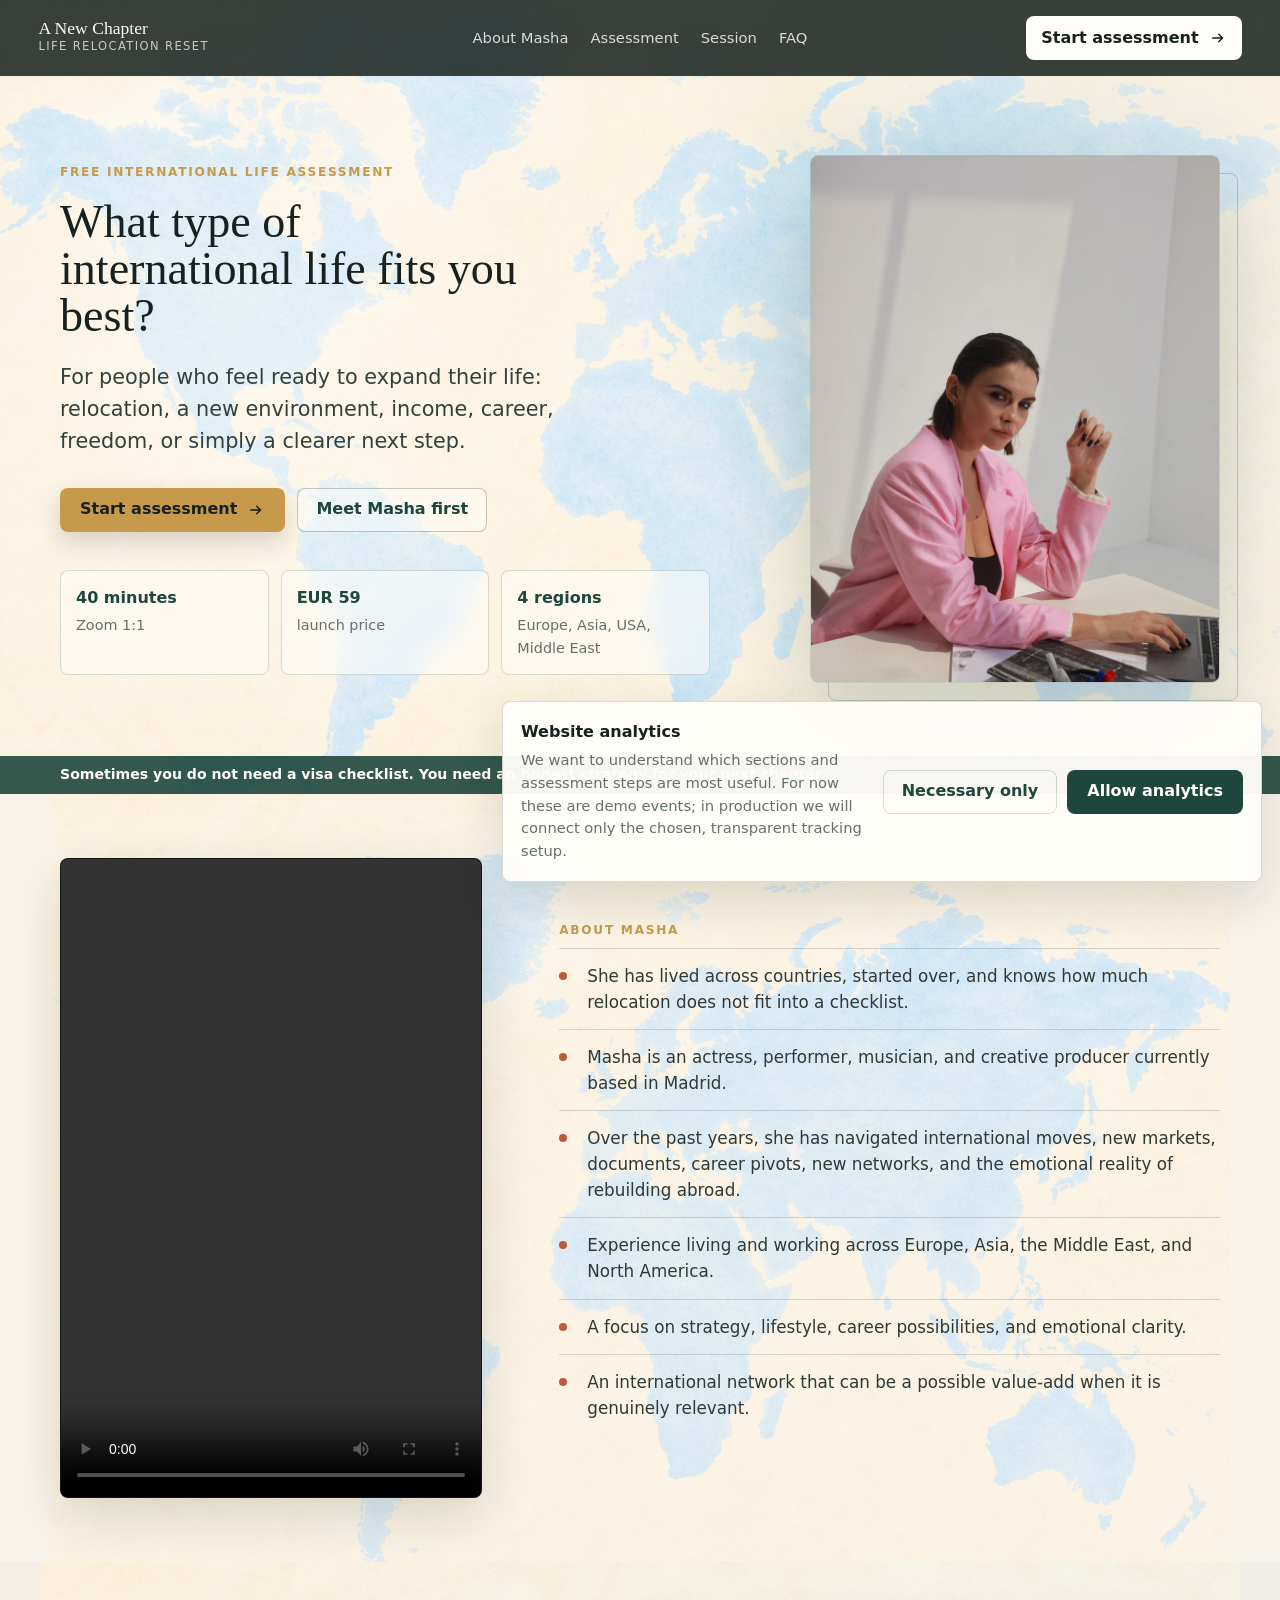
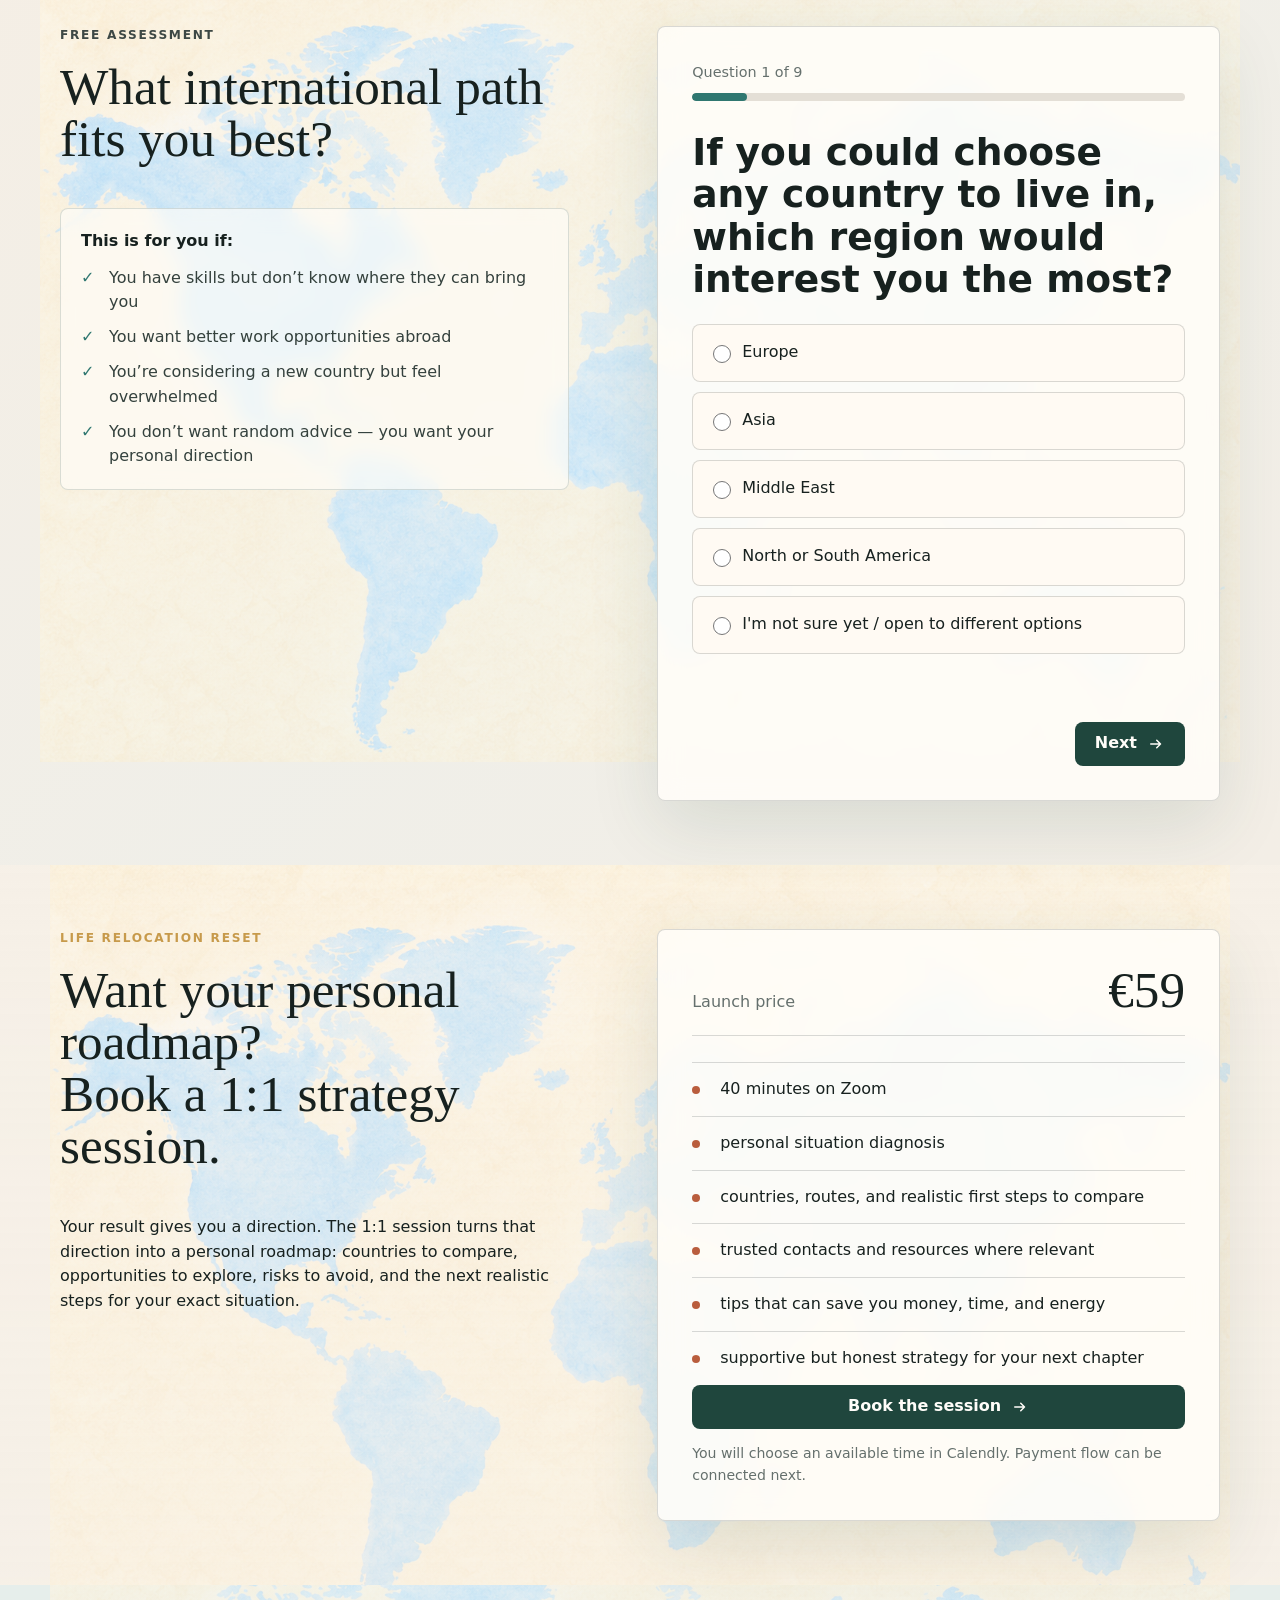
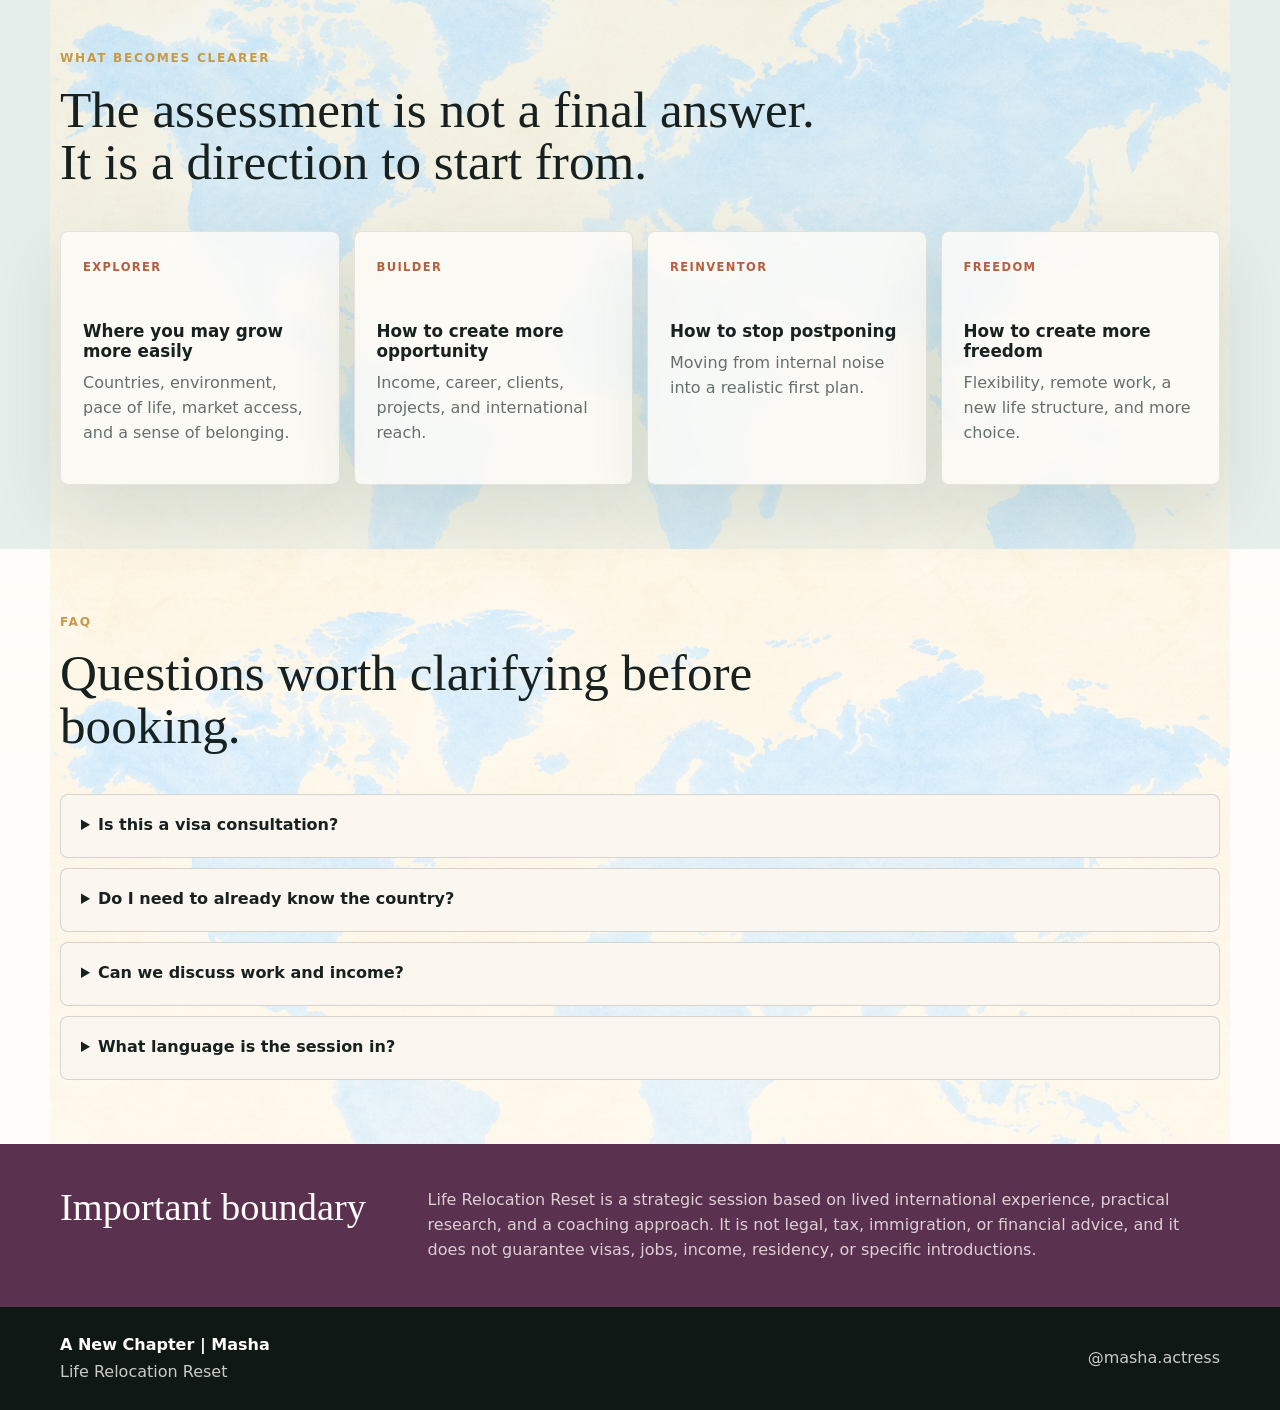
==== 04-website/site/en/index.html @ af7df062 "Add English site version" ====
<!doctype html>
<html lang="en">
  <head>
    <meta charset="utf-8">
    <meta name="viewport" content="width=device-width, initial-scale=1">
    <title>Life Relocation Reset | A New Chapter With Masha</title>
    <meta
      name="description"
      content="A strategic 1:1 session for people considering relocation, international opportunities, and a more aligned next chapter."
    >
    <link rel="icon" href="../assets/favicon.svg" type="image/svg+xml">
    <link rel="stylesheet" href="../assets/css/styles.css">
  </head>
  <body>
    <header class="site-header" data-track-section="header">
      <a class="brand-mark" href="#quiz-start" aria-label="Life Relocation Reset">
        <span class="brand-mark__title">A New Chapter</span>
        <span class="brand-mark__sub">Life Relocation Reset</span>
      </a>
      <nav class="main-nav" aria-label="Main navigation">
        <a href="#about">About Masha</a>
        <a href="#quiz">Assessment</a>
        <a href="#session">Session</a>
        <a href="#faq">FAQ</a>
      </nav>
      <a class="icon-button" href="#quiz-start" data-event="header_cta">
        <span>Start assessment</span>
        <svg aria-hidden="true" viewBox="0 0 24 24">
          <path d="M5 12h13m-5-5 5 5-5 5" />
        </svg>
      </a>
    </header>

    <main id="top">
      <section class="hero" data-track-section="hero">
        <div class="hero__shade"></div>
        <div class="hero__inner">
          <div class="hero__content">
            <p class="eyebrow">Free international life assessment</p>
            <h1>What type of international life fits you best?</h1>
            <p class="hero__lead">
              For people who feel ready to expand their life: relocation, a new environment,
              income, career, freedom, or simply a clearer next step.
            </p>
            <div class="hero__actions">
              <a class="primary-button" href="#quiz-start" data-event="hero_quiz_click">
                <span>Start assessment</span>
                <svg aria-hidden="true" viewBox="0 0 24 24">
                  <path d="M5 12h13m-5-5 5 5-5 5" />
                </svg>
              </a>
              <a class="secondary-button" href="#about" data-event="hero_about_click">Meet Masha first</a>
            </div>
            <dl class="hero__proof" aria-label="Session format summary">
              <div>
                <dt>40 minutes</dt>
                <dd>Zoom 1:1</dd>
              </div>
              <div>
                <dt>EUR 59</dt>
                <dd>launch price</dd>
              </div>
              <div>
                <dt>4 regions</dt>
                <dd>Europe, Asia, USA, Middle East</dd>
              </div>
            </dl>
          </div>
          <figure class="hero__portrait">
            <img src="../assets/images/hero-masha.webp" alt="Masha working at a desk">
          </figure>
        </div>
      </section>

      <section class="intro-band" aria-label="Core idea">
        <div class="section-inner intro-band__content">
          <h2>Sometimes you do not need a visa checklist. You need an honest strategy for your next chapter.</h2>
        </div>
      </section>

      <section id="about" class="about section-block" data-track-section="about">
        <div class="section-inner about-layout">
          <div class="about-media">
            <figure class="about-video">
              <video controls preload="metadata" playsinline>
                <source src="../assets/video/about-masha.mp4" type="video/mp4">
                Your browser does not support this video.
              </video>
            </figure>
          </div>
          <div class="about__body">
            <p class="section-kicker">about Masha</p>
            <ul class="signal-list">
              <li>She has lived across countries, started over, and knows how much relocation does not fit into a checklist.</li>
              <li>Masha is an actress, performer, musician, and creative producer currently based in Madrid.</li>
              <li>Over the past years, she has navigated international moves, new markets, documents, career pivots, new networks, and the emotional reality of rebuilding abroad.</li>
              <li>Experience living and working across Europe, Asia, the Middle East, and North America.</li>
              <li>A focus on strategy, lifestyle, career possibilities, and emotional clarity.</li>
              <li>An international network that can be a possible value-add when it is genuinely relevant.</li>
            </ul>
          </div>
        </div>
      </section>

      <section id="quiz" class="quiz-section section-block" data-track-section="quiz">
        <div class="section-inner quiz-layout">
          <aside class="quiz-copy">
            <p class="section-kicker">free assessment</p>
            <h2>What international path fits you best?</h2>
            <div class="fit-list" aria-label="Who this assessment is for">
              <p>This is for you if:</p>
              <ul>
                <li>You have skills but don&rsquo;t know where they can bring you</li>
                <li>You want better work opportunities abroad</li>
                <li>You&rsquo;re considering a new country but feel overwhelmed</li>
                <li>You don&rsquo;t want random advice &mdash; you want your personal direction</li>
              </ul>
            </div>
          </aside>

          <div id="quiz-start" class="quiz-panel" aria-live="polite">
            <div class="quiz-progress">
              <span id="quizStepLabel">Question 1 of 9</span>
              <div class="progress-track" aria-hidden="true">
                <span id="quizProgressBar"></span>
              </div>
            </div>

            <form id="relocationQuiz" novalidate>
              <div id="quizStage"></div>
              <div class="quiz-actions">
                <button class="text-button" type="button" id="prevQuestion">Back</button>
                <button class="primary-button primary-button--dark" type="button" id="nextQuestion">
                  <span>Next</span>
                  <svg aria-hidden="true" viewBox="0 0 24 24">
                    <path d="M5 12h13m-5-5 5 5-5 5" />
                  </svg>
                </button>
              </div>
            </form>
          </div>
        </div>
      </section>

      <section id="session" class="session-section section-block" data-track-section="session">
        <div class="section-inner session-layout">
          <div>
            <p class="section-kicker">Life Relocation Reset</p>
            <h2>Want your personal roadmap?<br>Book a 1:1 strategy session.</h2>
            <p>
              Your result gives you a direction. The 1:1 session turns that direction into
              a personal roadmap: countries to compare, opportunities to explore, risks to avoid,
              and the next realistic steps for your exact situation.
            </p>
          </div>
          <div class="session-panel">
            <div class="price-row">
              <span>Launch price</span>
              <strong>€59</strong>
            </div>
            <ul class="session-list">
              <li>40 minutes on Zoom</li>
              <li>personal situation diagnosis</li>
              <li>countries, routes, and realistic first steps to compare</li>
              <li>trusted contacts and resources where relevant</li>
              <li>tips that can save you money, time, and energy</li>
              <li>supportive but honest strategy for your next chapter</li>
            </ul>
            <a
              class="primary-button primary-button--full"
              href="https://calendly.com/masha98-projects/30min?utm_source=ig&utm_medium=social&utm_content=link_in_bio&fbclid=PAZnRzaAS15MNleHRuA2FlbQIxMQBzcnRjBmFwcF9pZA8xMjQwMjQ1NzQyODc0MTQAAadG59RKdH_R_DqHpcR2HPF7r8KutiOe9lAtNAxC4Ox7LUBy1JqLaAp08hULcw_aem_LAvLGpvcZfNCh_g_yBskIg&utm_id=97760_v0_s00_e0_tv3&month=2026-07"
              target="_blank"
              rel="noreferrer"
              data-event="booking_calendly_click"
            >
              <span>Book the session</span>
              <svg aria-hidden="true" viewBox="0 0 24 24">
                <path d="M5 12h13m-5-5 5 5-5 5" />
              </svg>
            </a>
            <p class="microcopy">
              You will choose an available time in Calendly. Payment flow can be connected next.
            </p>
          </div>
        </div>
      </section>

      <section class="pathways section-block" aria-label="What the assessment can clarify">
        <div class="section-inner">
          <div class="section-heading">
            <p class="section-kicker">what becomes clearer</p>
            <h2>The assessment is not a final answer. It is a direction to start from.</h2>
          </div>
          <div class="pathway-grid">
            <article class="path-card">
              <span class="path-card__tag">Explorer</span>
              <h3>Where you may grow more easily</h3>
              <p>Countries, environment, pace of life, market access, and a sense of belonging.</p>
            </article>
            <article class="path-card">
              <span class="path-card__tag">Builder</span>
              <h3>How to create more opportunity</h3>
              <p>Income, career, clients, projects, and international reach.</p>
            </article>
            <article class="path-card">
              <span class="path-card__tag">Reinventor</span>
              <h3>How to stop postponing</h3>
              <p>Moving from internal noise into a realistic first plan.</p>
            </article>
            <article class="path-card">
              <span class="path-card__tag">Freedom</span>
              <h3>How to create more freedom</h3>
              <p>Flexibility, remote work, a new life structure, and more choice.</p>
            </article>
          </div>
        </div>
      </section>

      <section id="faq" class="faq section-block" data-track-section="faq">
        <div class="section-inner">
          <div class="section-heading">
            <p class="section-kicker">FAQ</p>
            <h2>Questions worth clarifying before booking.</h2>
          </div>
          <div class="faq-list">
            <details>
              <summary>Is this a visa consultation?</summary>
              <p>
                No. This is a strategic coaching session and personal direction diagnosis.
                It does not replace a lawyer, tax adviser, immigration specialist,
                or financial professional. Where relevant, Masha can help you identify
                trusted specialists and contacts who can support those specific questions.
              </p>
            </details>
            <details>
              <summary>Do I need to already know the country?</summary>
              <p>
                No. Often the session is useful precisely because you need to understand
                what matters most: country, market, income, environment, freedom,
                relationships, career, or a new life structure.
              </p>
            </details>
            <details>
              <summary>Can we discuss work and income?</summary>
              <p>
                Yes, at a strategic level: which markets, work formats, skills, networks,
                and first steps may fit your situation.
              </p>
            </details>
            <details>
              <summary>What language is the session in?</summary>
              <p>
                English and Russian.
              </p>
            </details>
          </div>
        </div>
      </section>

      <section class="legal-band" data-track-section="legal">
        <div class="section-inner legal-band__content">
          <h2>Important boundary</h2>
          <p>
            Life Relocation Reset is a strategic session based on lived international
            experience, practical research, and a coaching approach. It is not legal,
            tax, immigration, or financial advice, and it does not guarantee visas,
            jobs, income, residency, or specific introductions.
          </p>
        </div>
      </section>
    </main>

    <footer class="site-footer">
      <div class="section-inner footer-grid">
        <div>
          <strong>A New Chapter | Masha</strong>
          <p>Life Relocation Reset</p>
        </div>
        <a href="https://www.instagram.com/masha.actress" target="_blank" rel="noreferrer" data-event="footer_instagram_click">
          @masha.actress
        </a>
      </div>
    </footer>

    <div class="consent-banner" id="consentBanner" hidden>
      <div>
        <strong>Website analytics</strong>
        <p>
          We want to understand which sections and assessment steps are most useful.
          For now these are demo events; in production we will connect only the chosen,
          transparent tracking setup.
        </p>
      </div>
      <div class="consent-actions">
        <button class="secondary-button secondary-button--plain" type="button" id="declineAnalytics">
          Necessary only
        </button>
        <button class="primary-button primary-button--dark" type="button" id="acceptAnalytics">
          Allow analytics
        </button>
      </div>
    </div>

    <script src="assets/js/quiz-data.js"></script>
    <script src="assets/js/app.js"></script>
  </body>
</html>
---- 04-website/site/assets/css/styles.css ----
:root {
  --ink: #17211f;
  --deep-green: #1f463d;
  --teal: #2f7770;
  --plum: #5a314f;
  --clay: #b95d3d;
  --gold: #c79a4b;
  --paper: #f6f0e7;
  --map-paper: #f8f3eb;
  --mist: #e6eeeb;
  --white: #fffdf9;
  --muted: #65706d;
  --border: rgba(23, 33, 31, 0.16);
  --shadow: 0 18px 50px rgba(23, 33, 31, 0.14);
  --soft-shadow: 0 24px 70px rgba(31, 70, 61, 0.12);
  --radius: 8px;
  --max: 1160px;
}

* {
  box-sizing: border-box;
}

html {
  scroll-behavior: smooth;
}

body {
  margin: 0;
  background:
    linear-gradient(rgba(246, 240, 231, 0.42), rgba(246, 240, 231, 0.58)),
    url("../images/world-map-canva-blue.png") top center / min(960px, 150vw) auto repeat-y,
    var(--paper);
  color: var(--ink);
  font-family: Inter, ui-sans-serif, system-ui, -apple-system, BlinkMacSystemFont, "Segoe UI", sans-serif;
  line-height: 1.55;
}

body.quiz-open {
  background:
    linear-gradient(rgba(246, 240, 231, 0.42), rgba(246, 240, 231, 0.58)),
    url("../images/world-map-canva-blue.png") top center / min(960px, 150vw) auto repeat-y,
    var(--paper);
}

a {
  color: inherit;
  text-decoration: none;
}

button,
input {
  font: inherit;
}

svg {
  width: 18px;
  height: 18px;
  fill: none;
  stroke: currentColor;
  stroke-linecap: round;
  stroke-linejoin: round;
  stroke-width: 2;
}

.site-header {
  position: fixed;
  inset: 0 0 auto;
  z-index: 20;
  display: grid;
  grid-template-columns: minmax(190px, 1fr) auto minmax(150px, 1fr);
  align-items: center;
  gap: 22px;
  padding: 16px clamp(18px, 3vw, 42px);
  color: var(--white);
  background: rgba(18, 27, 25, 0.83);
  backdrop-filter: blur(14px);
}

section[id] {
  scroll-margin-top: 82px;
}

#quiz-start {
  scroll-margin-top: 92px;
}

.brand-mark {
  display: inline-flex;
  flex-direction: column;
  width: max-content;
}

.brand-mark__title {
  font-family: Georgia, "Times New Roman", serif;
  font-size: 1.1rem;
  line-height: 1;
}

.brand-mark__sub {
  color: rgba(255, 253, 249, 0.72);
  font-size: 0.72rem;
  letter-spacing: 0.12em;
  text-transform: uppercase;
}

.main-nav {
  display: flex;
  align-items: center;
  gap: 22px;
  color: rgba(255, 253, 249, 0.82);
  font-size: 0.92rem;
}

.main-nav a:hover,
.site-footer a:hover {
  color: var(--gold);
}

.icon-button,
.primary-button,
.secondary-button,
.text-button {
  min-height: 44px;
  border: 0;
  cursor: pointer;
  display: inline-flex;
  align-items: center;
  justify-content: center;
  gap: 10px;
  border-radius: var(--radius);
  font-weight: 700;
  white-space: nowrap;
}

.icon-button {
  justify-self: end;
  padding: 0 15px;
  color: var(--ink);
  background: var(--white);
}

.primary-button {
  padding: 0 20px;
  color: var(--ink);
  background: var(--gold);
  box-shadow: 0 10px 26px rgba(0, 0, 0, 0.15);
}

.primary-button:hover,
.icon-button:hover {
  transform: translateY(-1px);
}

.primary-button--dark {
  color: var(--white);
  background: var(--deep-green);
  box-shadow: none;
}

.primary-button--full {
  width: 100%;
  color: var(--white);
  background: var(--deep-green);
  box-shadow: none;
}

.secondary-button {
  min-width: 148px;
  padding: 0 18px;
  color: var(--white);
  background: rgba(255, 253, 249, 0.14);
  border: 1px solid rgba(255, 253, 249, 0.35);
}

.secondary-button--plain {
  color: var(--deep-green);
  background: transparent;
  border: 1px solid var(--border);
}

.hero .secondary-button {
  color: var(--deep-green);
  background: rgba(255, 253, 249, 0.42);
  border-color: rgba(31, 70, 61, 0.28);
}

.text-button {
  min-width: 96px;
  color: var(--muted);
  background: transparent;
}

.hero {
  position: relative;
  min-height: 84vh;
  display: flex;
  align-items: center;
  overflow: hidden;
  color: var(--ink);
  background:
    linear-gradient(90deg, rgba(248, 243, 235, 0.38) 0%, rgba(248, 243, 235, 0.24) 48%, rgba(248, 243, 235, 0.5) 100%),
    url("../images/world-map-canva-blue.png") center / min(1320px, 128vw) auto no-repeat,
    #f6f0e7;
  background-blend-mode: normal, normal, normal;
}

.hero__shade {
  position: absolute;
  inset: 0;
  background:
    radial-gradient(circle at 22% 48%, rgba(255, 253, 249, 0.44), transparent 38%),
    radial-gradient(circle at 78% 38%, rgba(47, 119, 112, 0.08), transparent 34%);
  pointer-events: none;
}

.hero__inner {
  position: relative;
  display: grid;
  grid-template-columns: minmax(0, 1fr) minmax(320px, 0.62fr);
  gap: clamp(34px, 6vw, 76px);
  align-items: center;
  width: min(var(--max), calc(100% - 72px));
  margin: 0 auto;
  padding-top: 82px;
}

.hero__content {
  position: relative;
  width: 100%;
}

.hero__portrait {
  position: relative;
  justify-self: end;
  width: min(410px, 100%);
  margin: 0;
}

.hero__portrait::before {
  content: "";
  position: absolute;
  inset: 18px -18px -18px 18px;
  border: 1px solid rgba(31, 70, 61, 0.22);
  border-radius: var(--radius);
}

.hero__portrait img {
  position: relative;
  display: block;
  width: 100%;
  aspect-ratio: 4 / 5.15;
  object-fit: cover;
  object-position: center top;
  border: 1px solid rgba(31, 70, 61, 0.22);
  border-radius: var(--radius);
  box-shadow: 0 30px 90px rgba(31, 70, 61, 0.23);
}

.eyebrow,
.section-kicker {
  margin: 0 0 16px;
  color: var(--gold);
  font-size: 0.76rem;
  font-weight: 800;
  letter-spacing: 0.14em;
  text-transform: uppercase;
}

h1,
h2,
h3,
p {
  margin-top: 0;
}

h1,
h2 {
  font-family: Georgia, "Times New Roman", serif;
  font-weight: 500;
  line-height: 1.02;
}

h1 {
  max-width: 21ch;
  margin-bottom: 22px;
  font-size: clamp(2.55rem, 3.6vw, 3.65rem);
}

h2 {
  font-size: clamp(2rem, 4vw, 4rem);
}

h3 {
  margin-bottom: 10px;
  font-size: 1.05rem;
  line-height: 1.2;
}

.hero__lead {
  max-width: 590px;
  color: #33403c;
  font-size: clamp(1.05rem, 2vw, 1.3rem);
}

.hero__actions {
  display: flex;
  flex-wrap: wrap;
  gap: 12px;
  margin: 30px 0 38px;
}

.hero__proof {
  display: grid;
  grid-template-columns: repeat(3, minmax(0, 1fr));
  gap: 12px;
  width: min(650px, 100%);
  margin: 0;
}

.hero__proof div {
  min-height: 88px;
  padding: 15px;
  border: 1px solid rgba(31, 70, 61, 0.17);
  border-radius: var(--radius);
  background: rgba(255, 253, 249, 0.52);
  backdrop-filter: blur(12px);
}

.hero__proof dt {
  color: var(--deep-green);
  font-weight: 800;
}

.hero__proof dd {
  margin: 4px 0 0;
  color: var(--muted);
  font-size: 0.9rem;
}

.section-inner {
  width: min(var(--max), calc(100% - 36px));
  margin: 0 auto;
}

.section-block {
  padding: clamp(36px, 5vw, 64px) 0;
}

.intro-band {
  padding: 2px 0;
  background:
    linear-gradient(rgba(31, 70, 61, 0.9), rgba(31, 70, 61, 0.9)),
    url("../images/world-map-canva-blue.png") center / cover;
  color: var(--white);
}

.intro-band__content {
  display: flex;
  align-items: center;
  min-height: 34px;
}

.intro-band h2 {
  margin-bottom: 0;
  max-width: none;
  font-family: Inter, ui-sans-serif, system-ui, -apple-system, BlinkMacSystemFont, "Segoe UI", sans-serif;
  font-size: clamp(0.88rem, 1.08vw, 1rem);
  font-weight: 700;
  line-height: 1.22;
}

.two-column,
.session-layout,
.quiz-layout {
  display: grid;
  grid-template-columns: minmax(0, 0.95fr) minmax(0, 1.05fr);
  gap: clamp(36px, 7vw, 88px);
  align-items: start;
}

.about {
  background:
    linear-gradient(rgba(248, 243, 235, 0.34), rgba(248, 243, 235, 0.5)),
    url("../images/world-map-canva-blue.png") center top / min(1180px, 146vw) auto no-repeat,
    var(--map-paper);
  background-blend-mode: normal, normal, normal;
}

.about-layout {
  display: grid;
  grid-template-columns: minmax(260px, 0.78fr) minmax(0, 1.22fr);
  gap: clamp(34px, 6vw, 80px);
  align-items: center;
}

.about-media {
  width: min(430px, 100%);
}

.about-video {
  margin: 0;
}

.about-video video {
  display: block;
  width: 100%;
  max-height: 640px;
  aspect-ratio: 9 / 16;
  object-fit: cover;
  object-position: center top;
  border: 1px solid rgba(23, 33, 31, 0.28);
  border-radius: var(--radius);
  background: #101816;
  box-shadow: var(--shadow);
}

.about__body {
  color: #2f3936;
  font-size: 1.05rem;
}

.about__body .section-kicker {
  margin-bottom: 8px;
}

.about__body .signal-list {
  margin-top: 0;
}

.signal-list,
.session-list {
  margin: 26px 0 0;
  padding: 0;
  list-style: none;
}

.signal-list li,
.session-list li {
  position: relative;
  padding: 14px 0 14px 28px;
  border-top: 1px solid var(--border);
}

.signal-list li::before,
.session-list li::before {
  content: "";
  position: absolute;
  top: 23px;
  left: 0;
  width: 8px;
  height: 8px;
  border-radius: 50%;
  background: var(--clay);
}

.pathways {
  background:
    linear-gradient(rgba(230, 238, 235, 0.38), rgba(230, 238, 235, 0.56)),
    url("../images/world-map-canva-blue.png") center / min(1180px, 150vw) auto no-repeat,
    var(--mist);
  background-blend-mode: normal, normal, normal;
}

.section-heading {
  max-width: 760px;
  margin-bottom: 34px;
}

.pathway-grid {
  display: grid;
  grid-template-columns: repeat(4, minmax(0, 1fr));
  gap: 14px;
}

.path-card {
  min-height: 220px;
  padding: 22px;
  border: 1px solid rgba(23, 33, 31, 0.1);
  border-radius: var(--radius);
  background: rgba(255, 253, 249, 0.78);
  box-shadow: var(--soft-shadow);
  backdrop-filter: blur(10px);
}

.path-card__tag {
  display: inline-flex;
  margin-bottom: 44px;
  color: var(--clay);
  font-size: 0.72rem;
  font-weight: 900;
  letter-spacing: 0.12em;
  text-transform: uppercase;
}

.path-card p {
  color: var(--muted);
}

.quiz-section {
  background:
    linear-gradient(135deg, rgba(246, 239, 229, 0.28), rgba(232, 240, 239, 0.36) 52%, rgba(242, 238, 231, 0.48)),
    url("../images/world-map-canva-blue.png") center top / min(1200px, 152vw) auto no-repeat,
    #f4eee5;
  background-blend-mode: normal, normal, normal;
}

.quiz-copy {
  position: sticky;
  top: 110px;
}

.quiz-copy p {
  color: #3d4845;
}

.fit-list {
  margin-top: 20px;
  padding: 20px;
  border: 1px solid rgba(31, 70, 61, 0.16);
  border-radius: var(--radius);
  background: rgba(255, 253, 249, 0.64);
  backdrop-filter: blur(10px);
}

.fit-list p {
  margin-bottom: 12px;
  color: var(--ink);
  font-weight: 800;
}

.fit-list ul {
  display: grid;
  gap: 10px;
  margin: 0;
  padding: 0;
  list-style: none;
}

.fit-list li {
  position: relative;
  padding-left: 28px;
  color: #34413d;
}

.fit-list li::before {
  content: "✓";
  position: absolute;
  top: 0;
  left: 0;
  color: var(--teal);
  font-weight: 900;
}

.privacy-note {
  margin-top: 24px;
  padding: 18px;
  color: #4c5552;
  border-left: 4px solid var(--teal);
  background: rgba(255, 253, 249, 0.58);
}

.quiz-panel,
.session-panel {
  border: 1px solid var(--border);
  border-radius: var(--radius);
  background: rgba(255, 253, 249, 0.88);
  box-shadow: var(--soft-shadow);
  backdrop-filter: blur(12px);
}

.quiz-panel {
  min-height: 560px;
  padding: clamp(20px, 4vw, 34px);
}

.quiz-panel--result {
  min-height: auto;
}

.quiz-panel--result .quiz-progress,
.quiz-panel--result .quiz-actions {
  display: none;
}

.quiz-progress {
  display: grid;
  gap: 10px;
  margin-bottom: 30px;
  color: var(--muted);
  font-size: 0.9rem;
}

.progress-track {
  height: 8px;
  overflow: hidden;
  border-radius: 999px;
  background: #e4dfd6;
}

.progress-track span {
  display: block;
  width: 0;
  height: 100%;
  border-radius: inherit;
  background: var(--teal);
  transition: width 180ms ease;
}

.question-title {
  margin-bottom: 24px;
  font-size: clamp(1.45rem, 3vw, 2.35rem);
  line-height: 1.12;
}

.option-list {
  display: grid;
  gap: 10px;
}

.option-card {
  display: grid;
  grid-template-columns: 22px 1fr;
  gap: 12px;
  align-items: center;
  min-height: 58px;
  padding: 15px;
  border: 1px solid var(--border);
  border-radius: var(--radius);
  cursor: pointer;
  background: #fffaf3;
}

.option-card:hover,
.option-card:has(input:checked) {
  border-color: var(--teal);
  background: #eef7f5;
}

.option-card input {
  width: 18px;
  height: 18px;
  accent-color: var(--teal);
}

.text-field {
  width: 100%;
  min-height: 54px;
  padding: 0 15px;
  color: var(--ink);
  border: 1px solid var(--border);
  border-radius: var(--radius);
  background: #fffaf3;
}

.text-field:focus {
  outline: 3px solid rgba(47, 119, 112, 0.18);
  border-color: var(--teal);
}

.field-help {
  margin-top: 12px;
  color: var(--muted);
  font-size: 0.94rem;
}

.quiz-error {
  min-height: 24px;
  margin: 16px 0 0;
  color: #9f352d;
  font-weight: 700;
}

.quiz-actions {
  display: flex;
  justify-content: space-between;
  gap: 16px;
  margin-top: 28px;
}

.result-intro {
  margin-bottom: 22px;
}

.result-inline-title {
  margin-bottom: 10px;
}

.result-inline-summary {
  color: #3d4845;
  font-size: 1.02rem;
}

.result-card-grid {
  display: grid;
  gap: 12px;
}

.result-card {
  padding: 18px;
  border: 1px solid rgba(23, 33, 31, 0.11);
  border-radius: var(--radius);
  background: #fffaf3;
}

.result-card h3 {
  margin-bottom: 8px;
  color: var(--deep-green);
  font-size: 0.92rem;
  letter-spacing: 0.08em;
  text-transform: uppercase;
}

.result-card p {
  margin: 0;
}

.session-section {
  background:
    linear-gradient(rgba(246, 240, 231, 0.32), rgba(246, 240, 231, 0.5)),
    url("../images/world-map-canva-blue.png") center top / min(1180px, 150vw) auto no-repeat,
    var(--paper);
  background-blend-mode: normal, normal, normal;
}

.session-panel {
  padding: clamp(22px, 4vw, 34px);
}

.price-row {
  display: flex;
  align-items: end;
  justify-content: space-between;
  gap: 18px;
  padding-bottom: 20px;
  border-bottom: 1px solid var(--border);
}

.price-row span {
  color: var(--muted);
}

.price-row strong {
  font-family: Georgia, "Times New Roman", serif;
  font-size: 3.2rem;
  font-weight: 500;
  line-height: 1;
}

.microcopy {
  margin: 14px 0 0;
  color: var(--muted);
  font-size: 0.88rem;
}

.faq {
  background:
    linear-gradient(rgba(255, 253, 249, 0.34), rgba(255, 253, 249, 0.56)),
    url("../images/world-map-canva-blue.png") center top / min(1180px, 150vw) auto no-repeat,
    var(--white);
  background-blend-mode: normal, normal, normal;
}

.faq-list {
  display: grid;
  gap: 10px;
}

details {
  border: 1px solid var(--border);
  border-radius: var(--radius);
  background: #fbf7f0;
}

summary {
  min-height: 62px;
  padding: 18px 20px;
  cursor: pointer;
  font-weight: 800;
}

details p {
  margin: 0;
  padding: 0 20px 20px;
  color: var(--muted);
}

.legal-band {
  padding: 44px 0;
  color: var(--white);
  background: var(--plum);
}

.legal-band__content {
  display: grid;
  grid-template-columns: 0.6fr 1.4fr;
  gap: 28px;
  align-items: start;
}

.legal-band h2 {
  margin: 0;
  font-size: clamp(1.5rem, 3vw, 2.6rem);
}

.legal-band p {
  margin: 0;
  color: rgba(255, 253, 249, 0.78);
}

.site-footer {
  padding: 26px 0;
  color: rgba(255, 253, 249, 0.78);
  background: #101816;
}

.footer-grid {
  display: flex;
  align-items: center;
  justify-content: space-between;
  gap: 20px;
}

.footer-grid strong {
  color: var(--white);
}

.footer-grid p {
  margin: 2px 0 0;
}

.consent-banner {
  position: fixed;
  right: 18px;
  bottom: 18px;
  z-index: 40;
  display: grid;
  grid-template-columns: minmax(0, 1fr) auto;
  gap: 20px;
  align-items: center;
  width: min(760px, calc(100% - 36px));
  padding: 18px;
  border: 1px solid var(--border);
  border-radius: var(--radius);
  background: rgba(255, 253, 249, 0.96);
  box-shadow: var(--shadow);
}

.consent-banner[hidden] {
  display: none;
}

.consent-banner strong {
  display: block;
  margin-bottom: 4px;
}

.consent-banner p {
  margin: 0;
  color: var(--muted);
  font-size: 0.92rem;
}

.consent-actions {
  display: flex;
  gap: 10px;
}

@media (max-width: 940px) {
  .site-header {
    grid-template-columns: 1fr auto;
  }

  .main-nav {
    display: none;
  }

  .about-layout,
  .two-column,
  .session-layout,
  .quiz-layout,
  .consent-banner,
  .legal-band__content {
    grid-template-columns: 1fr;
  }

  .quiz-copy {
    position: static;
  }

  .pathway-grid {
    grid-template-columns: repeat(2, minmax(0, 1fr));
  }
}

@media (max-width: 640px) {
  body {
    background:
      linear-gradient(rgba(246, 240, 231, 0.34), rgba(246, 240, 231, 0.54)),
      url("../images/world-map-canva-blue.png") top center / 135% auto repeat-y,
      var(--paper);
  }

  body.quiz-open {
    background:
      linear-gradient(rgba(246, 240, 231, 0.34), rgba(246, 240, 231, 0.54)),
      url("../images/world-map-canva-blue.png") top center / 135% auto repeat-y,
      var(--paper);
  }

  .site-header {
    padding: 12px 14px;
  }

  .brand-mark__sub {
    display: none;
  }

  .icon-button {
    min-width: 44px;
    width: 44px;
    padding: 0;
  }

  .icon-button span {
    position: absolute;
    width: 1px;
    height: 1px;
    overflow: hidden;
    clip: rect(0 0 0 0);
  }

  .hero {
    background:
      linear-gradient(rgba(248, 243, 235, 0.18), rgba(248, 243, 235, 0.5)),
      url("../images/world-map-canva-blue.png") center top / 165% auto no-repeat,
      var(--map-paper);
    min-height: auto;
    align-items: center;
    padding: 78px 0 34px;
    color: var(--ink);
  }

  .hero__inner {
    grid-template-columns: 1fr;
    gap: 18px;
    width: calc(100% - 28px);
    padding-top: 0;
  }

  .hero__shade {
    background:
      radial-gradient(circle at 70% 12%, rgba(255, 253, 249, 0.34), transparent 38%),
      radial-gradient(circle at 15% 44%, rgba(47, 119, 112, 0.08), transparent 34%);
  }

  .hero h1,
  .hero__lead {
    text-shadow: none;
  }

  .hero__content {
    width: 100%;
    margin: 0;
    padding-top: 0;
  }

  .hero__portrait {
    order: -1;
    justify-self: start;
    width: min(220px, 58vw);
  }

  .hero__portrait::before {
    inset: 10px -10px -10px 10px;
  }

  .hero__portrait img {
    aspect-ratio: 4 / 5;
    box-shadow: 0 18px 48px rgba(31, 70, 61, 0.18);
  }

  h1 {
    max-width: 100%;
    font-size: clamp(2.25rem, 9.6vw, 3rem);
    overflow-wrap: anywhere;
  }

  h2 {
    font-size: clamp(2.05rem, 10vw, 3.1rem);
  }

  .hero__lead {
    color: #33403c;
    font-size: 1rem;
  }

  .section-block {
    min-height: auto;
    display: flex;
    align-items: center;
    padding: 34px 0 28px;
  }

  .quiz-section {
    padding-bottom: 18px;
  }

  .session-section {
    padding-top: 24px;
  }

  .intro-band {
    min-height: auto;
    display: flex;
    align-items: center;
    padding: 2px 0;
  }

  .intro-band__content {
    min-height: 32px;
  }

  .intro-band h2 {
    font-size: clamp(0.82rem, 3.8vw, 1rem);
  }

  .intro-band,
  .about,
  .pathways,
  .quiz-section,
  .session-section,
  .faq {
    background-size: 150% auto;
    background-position: center top;
  }

  .about-video {
    margin-top: 0;
  }

  .about-video video {
    max-height: 520px;
    box-shadow: 0 18px 45px rgba(31, 70, 61, 0.16);
  }

  .fit-list {
    margin-top: 16px;
    padding: 16px;
  }

  .fit-list ul {
    gap: 8px;
  }

  .signal-list,
  .session-list {
    margin-top: 18px;
  }

  .about__body .signal-list {
    margin-top: 0;
  }

  .signal-list li,
  .session-list li {
    padding: 12px 0 12px 24px;
  }

  .path-card {
    min-height: auto;
    padding: 18px;
  }

  .path-card__tag {
    margin-bottom: 24px;
  }

  .quiz-panel,
  .session-panel,
  .result-detail {
    padding: 18px;
  }

  .quiz-panel {
    min-height: auto;
  }

  .question-title {
    font-size: 1.55rem;
  }

  .option-card {
    min-height: 54px;
    padding: 13px;
  }

  .result-card {
    padding: 16px;
  }

  .price-row strong {
    font-size: 2.7rem;
  }

  .faq-list {
    gap: 8px;
  }

  summary {
    min-height: 56px;
    padding: 16px;
  }

  details p {
    padding: 0 16px 16px;
  }

  .hero__proof,
  .pathway-grid {
    grid-template-columns: 1fr;
  }

  .hero__proof {
    display: none;
  }

  .hero__actions,
  .quiz-actions,
  .consent-actions,
  .footer-grid {
    align-items: stretch;
    flex-direction: column;
  }

  .primary-button,
  .secondary-button,
  .text-button {
    width: 100%;
  }

  .section-inner {
    width: min(100% - 28px, var(--max));
  }
}
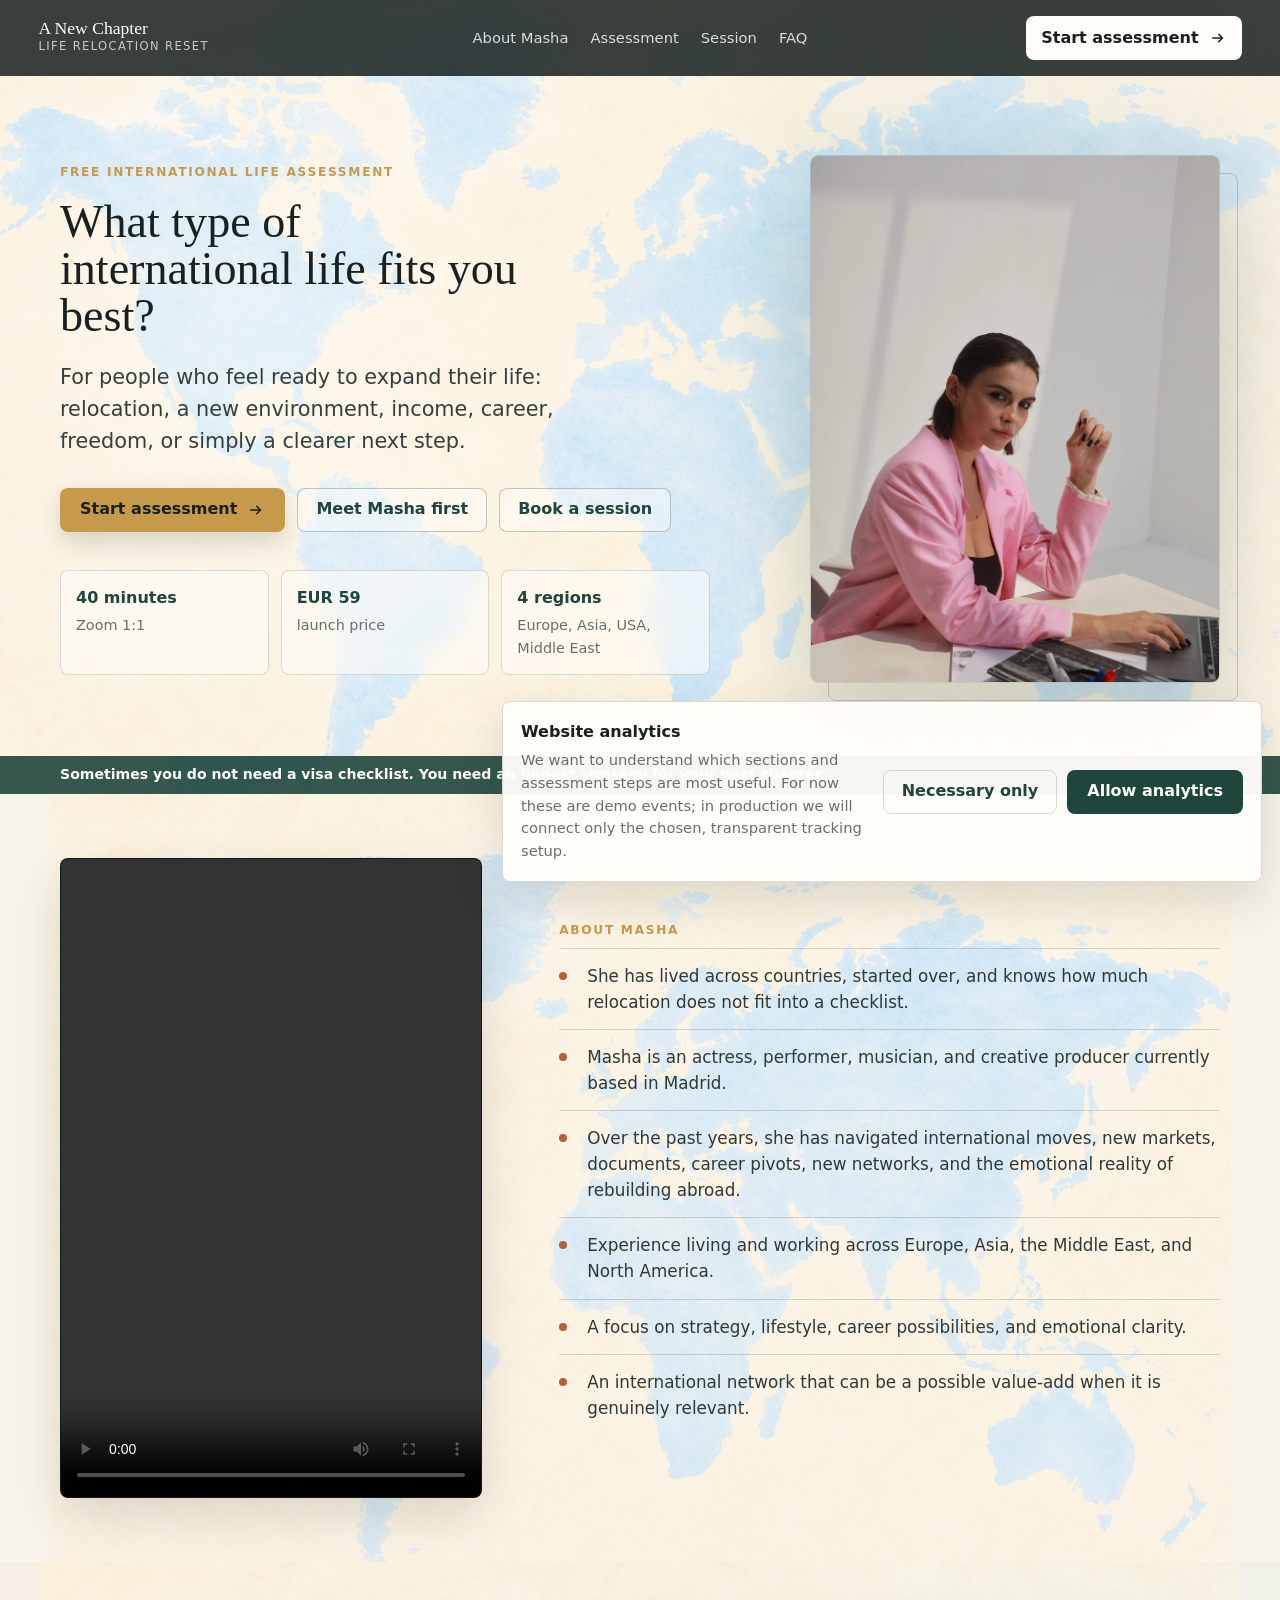
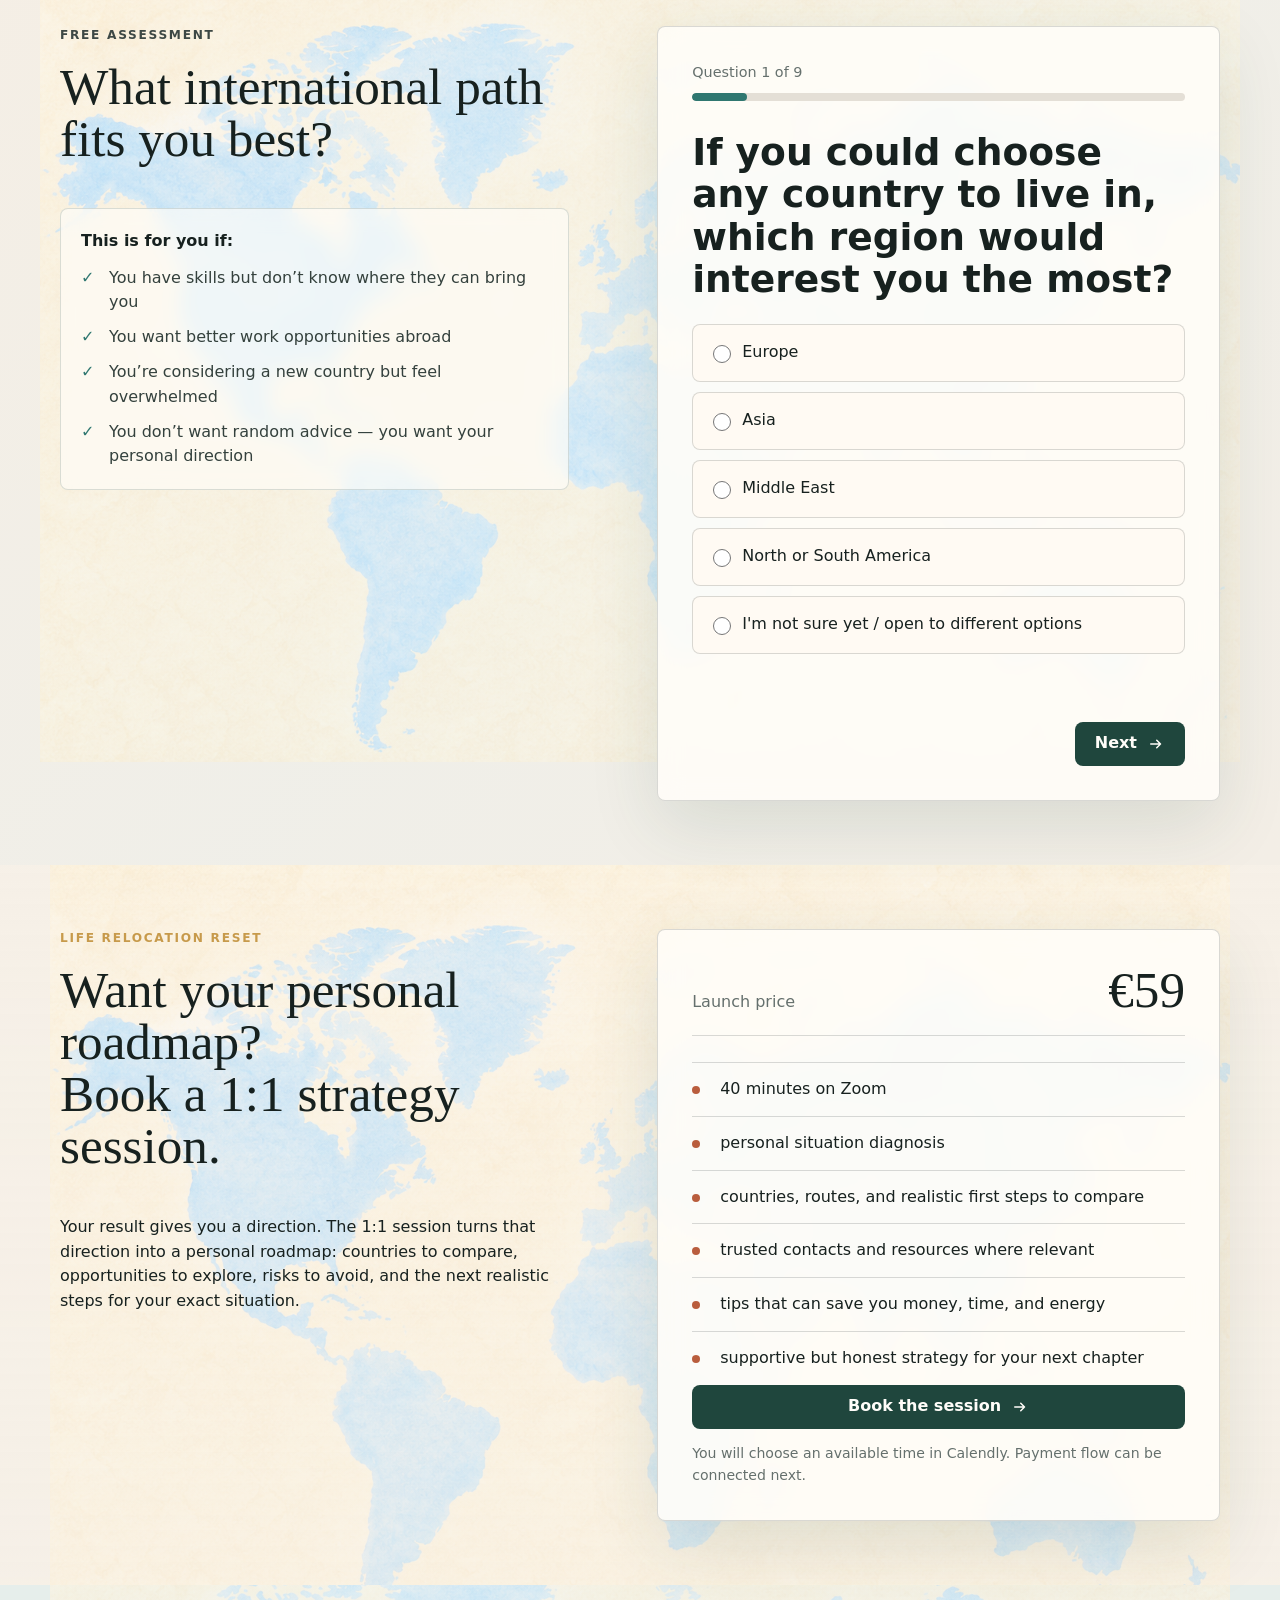
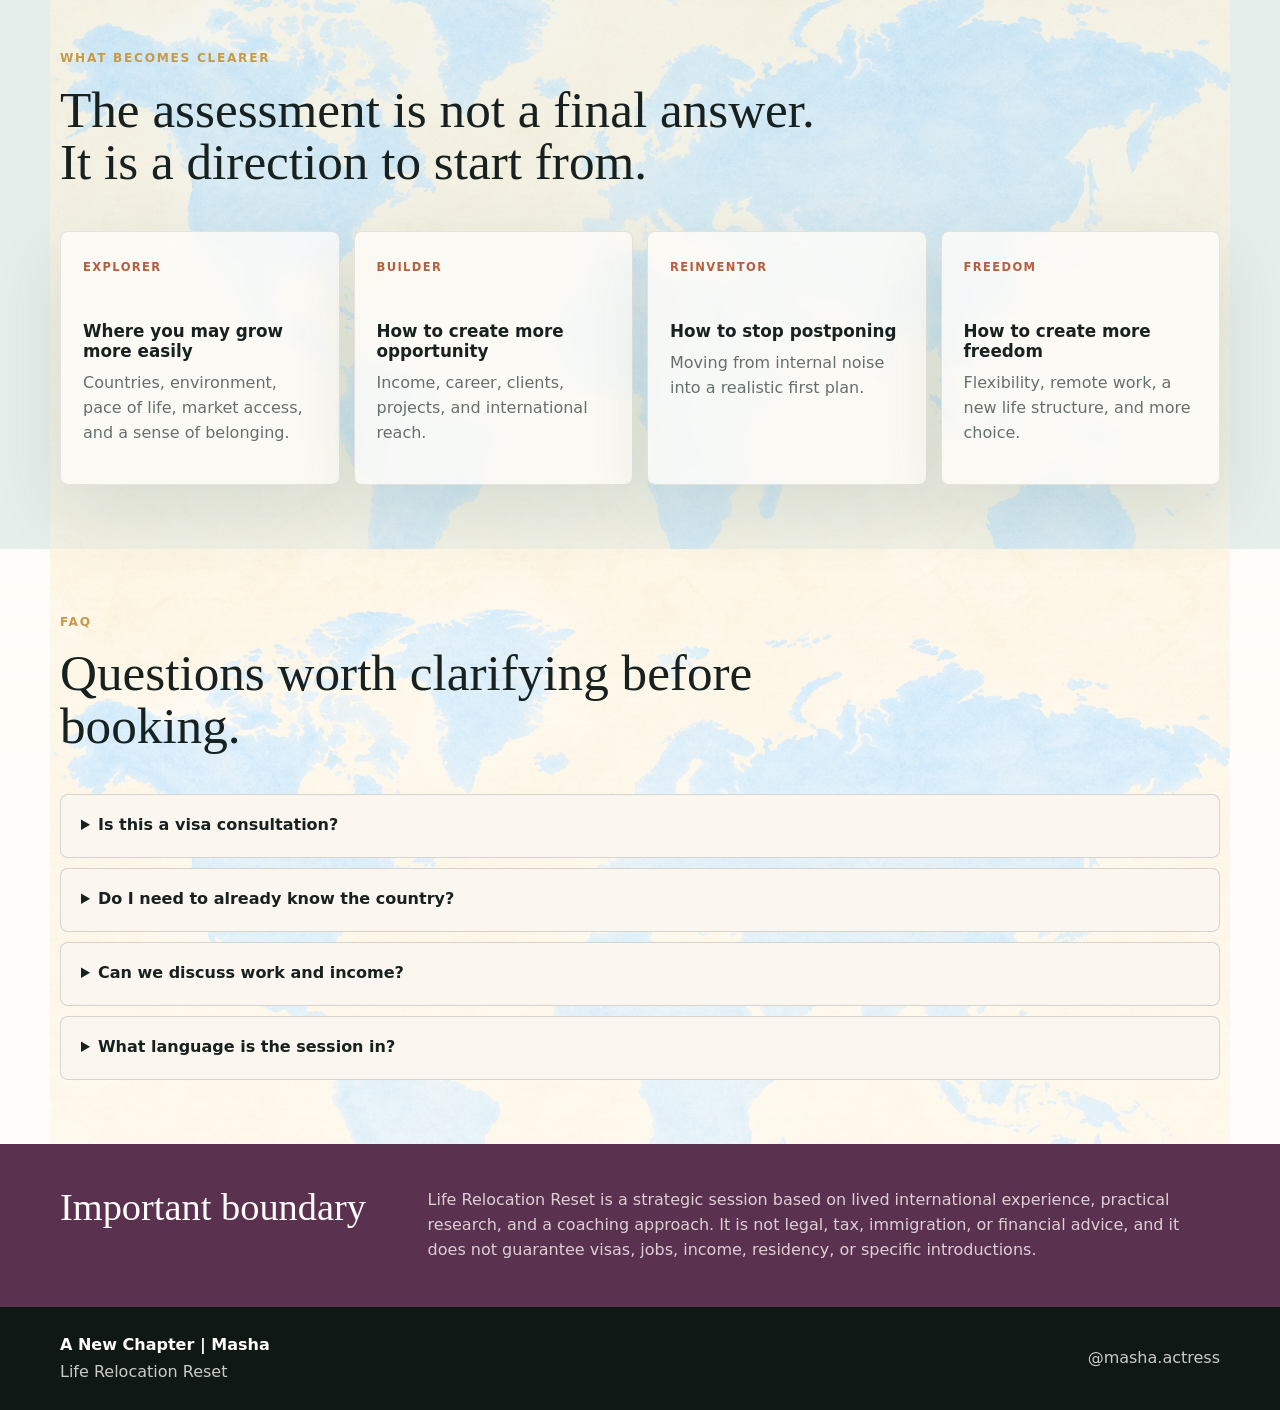
==== commit d15a1d6d: "Add English hero booking button" ====
--- a/04-website/site/en/index.html
+++ b/04-website/site/en/index.html
@@ -50,6 +50,7 @@
                 </svg>
               </a>
               <a class="secondary-button" href="#about" data-event="hero_about_click">Meet Masha first</a>
+              <a class="secondary-button" href="#session" data-event="hero_session_click">Book a session</a>
             </div>
             <dl class="hero__proof" aria-label="Session format summary">
               <div>
